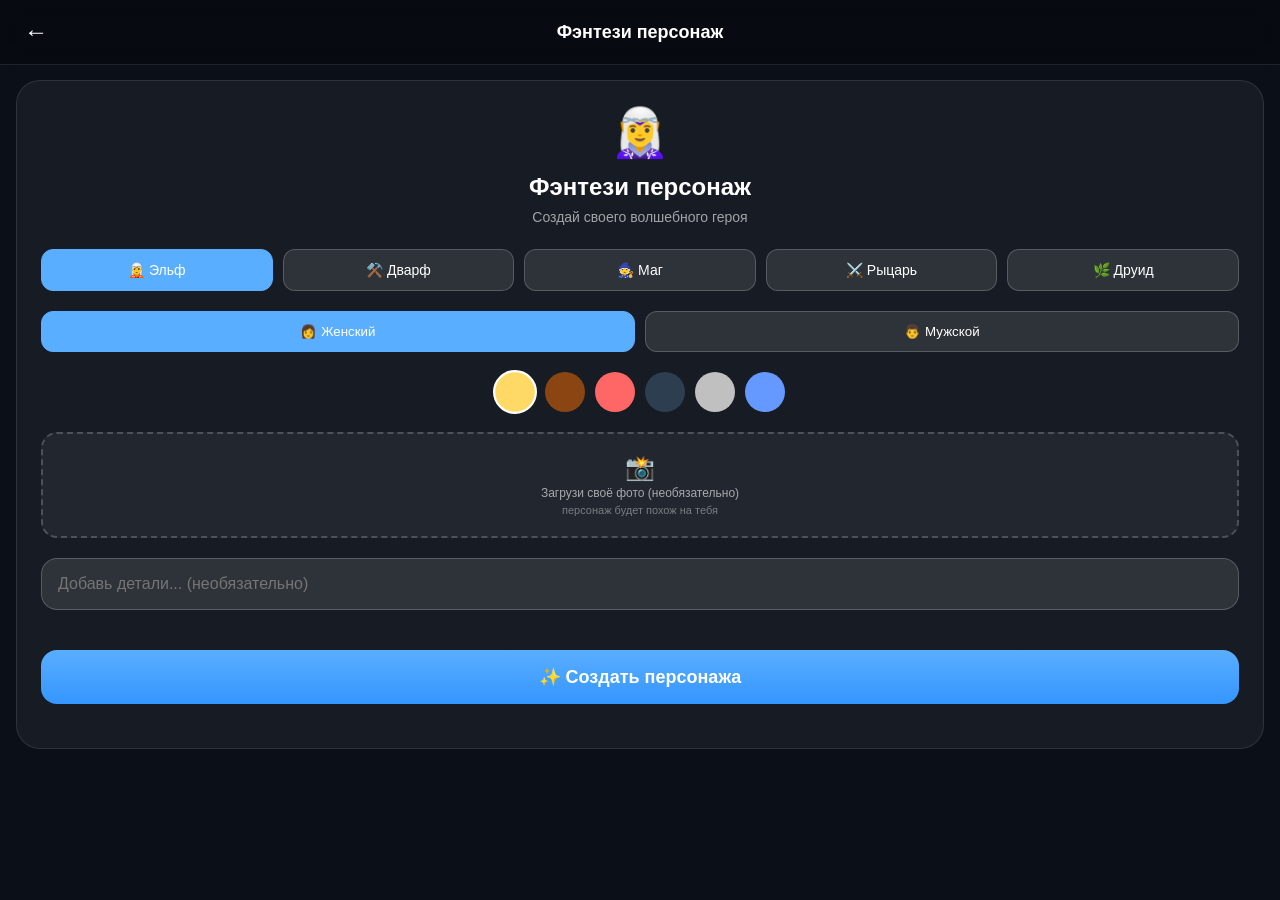
==== docs/card-fantasy.html @ 0e4d6891 "Create card-fantasy.html" ====
<!DOCTYPE html>
<html lang="ru">
<head>
  <meta charset="utf-8" />
  <meta name="viewport" content="width=device-width, initial-scale=1, maximum-scale=1, user-scalable=no, viewport-fit=cover" />
  <title>Фэнтези персонаж</title>

  <script src="https://telegram.org/js/telegram-web-app.js"></script>

  <!-- ПОЛНОЭКРАННЫЙ РЕЖИМ -->
  <script>
    (function(){
      const tg = window.Telegram?.WebApp;
      if (tg) {
        tg.ready();
        tg.expand();
        tg.disableVerticalSwipes();
      }
    })();
  </script>

  <!-- ТЕМА из URL -->
  <script>
    (function(){
      const KEY = "miniapp_theme_v1";
      function getTheme(){
        const url = new URL(window.location.href);
        const qp = url.searchParams.get("theme");
        if (qp) return qp;
        try{ return localStorage.getItem(KEY) || "blue"; }catch(e){ return "blue"; }
      }
      document.documentElement.setAttribute("data-theme", getTheme());
    })();
  </script>

  <!-- ПЛАТФОРМА из URL -->
  <script>
    (function(){
      const KEY = "miniapp_platform_v1";
      function getPlatform(){
        const url = new URL(window.location.href);
        const qp = url.searchParams.get("platform");
        if (qp) return qp;
        try{ return localStorage.getItem(KEY) || "ios"; }catch(e){ return "ios"; }
      }
      const platform = getPlatform();
      if (platform === 'android') {
        document.documentElement.classList.add('android-mode');
      }
    })();
  </script>

  <style>
    * { margin: 0; padding: 0; box-sizing: border-box; }
    
    body {
      background: #0b0f18;
      color: white;
      font-family: -apple-system, BlinkMacSystemFont, sans-serif;
      min-height: 100vh;
    }

    :root[data-theme="blue"] { --accent1: #5aaeff; --accent2: #3496ff; }
    :root[data-theme="black"] { --accent1: #8bb8ff; --accent2: #5a98ff; }
    :root[data-theme="light"] { --accent1: #3a8cff; --accent2: #1a6cff; }

    /* ШАПКА */
    .header {
      position: fixed;
      top: 0;
      left: 0;
      right: 0;
      z-index: 20;
      display: flex;
      align-items: center;
      padding: 12px 16px;
      padding-top: calc(12px + env(safe-area-inset-top));
      background: rgba(0,0,0,0.3);
      backdrop-filter: blur(10px);
      border-bottom: 1px solid rgba(255,255,255,0.1);
    }

    .back-btn {
      color: white;
      text-decoration: none;
      font-size: 24px;
      width: 40px;
      height: 40px;
      display: flex;
      align-items: center;
      justify-content: center;
    }

    .title {
      flex: 1;
      text-align: center;
      font-weight: 600;
      font-size: 18px;
    }

    .spacer { width: 40px; }

    /* КОНТЕЙНЕР */
    .container {
      padding: 80px 16px 20px;
    }

    /* КАРТОЧКА */
    .card {
      background: rgba(255,255,255,0.05);
      border: 1px solid rgba(255,255,255,0.1);
      border-radius: 24px;
      padding: 24px;
      margin-bottom: 20px;
    }

    .card-icon {
      font-size: 48px;
      text-align: center;
      margin-bottom: 12px;
    }

    .card-title {
      font-size: 24px;
      font-weight: 700;
      text-align: center;
      margin-bottom: 8px;
    }

    .card-desc {
      font-size: 14px;
      color: rgba(255,255,255,0.6);
      text-align: center;
      margin-bottom: 24px;
    }

    /* ВЫБОР РАСЫ */
    .race-selector {
      display: flex;
      gap: 10px;
      margin-bottom: 20px;
      flex-wrap: wrap;
    }

    .race-btn {
      flex: 1;
      min-width: 70px;
      padding: 12px;
      border-radius: 12px;
      border: 1px solid rgba(255,255,255,0.2);
      background: rgba(255,255,255,0.1);
      color: white;
      cursor: pointer;
      transition: all 0.2s;
      font-size: 14px;
    }

    .race-btn.active {
      background: var(--accent1);
      border-color: var(--accent1);
    }

    /* ВЫБОР ПОЛА */
    .gender-selector {
      display: flex;
      gap: 10px;
      margin-bottom: 20px;
    }

    .gender-btn {
      flex: 1;
      padding: 12px;
      border-radius: 12px;
      border: 1px solid rgba(255,255,255,0.2);
      background: rgba(255,255,255,0.1);
      color: white;
      cursor: pointer;
      transition: all 0.2s;
    }

    .gender-btn.active {
      background: var(--accent1);
      border-color: var(--accent1);
    }

    /* ВЫБОР ЦВЕТА ВОЛОС */
    .hair-color-selector {
      display: flex;
      gap: 10px;
      margin-bottom: 20px;
      justify-content: center;
    }

    .hair-btn {
      width: 40px;
      height: 40px;
      border-radius: 20px;
      border: 2px solid transparent;
      cursor: pointer;
      transition: all 0.2s;
    }

    .hair-btn.active {
      border-color: white;
      transform: scale(1.1);
    }

    .hair-btn.blonde { background: #ffd966; }
    .hair-btn.brunette { background: #8b4513; }
    .hair-btn.red { background: #ff6666; }
    .hair-btn.black { background: #2c3e50; }
    .hair-btn.silver { background: #c0c0c0; }
    .hair-btn.blue { background: #6699ff; }

    /* ОБЛАСТЬ ЗАГРУЗКИ (ОПЦИОНАЛЬНО) */
    .upload-area {
      background: rgba(255,255,255,0.05);
      border: 2px dashed rgba(255,255,255,0.2);
      border-radius: 16px;
      padding: 20px;
      text-align: center;
      cursor: pointer;
      margin-bottom: 20px;
      transition: all 0.2s;
    }

    .upload-area:hover {
      border-color: var(--accent1);
      background: rgba(255,255,255,0.08);
    }

    .upload-icon {
      font-size: 24px;
      margin-bottom: 4px;
    }

    .upload-text {
      font-size: 12px;
      color: rgba(255,255,255,0.6);
    }

    .upload-hint {
      font-size: 11px;
      color: rgba(255,255,255,0.4);
      margin-top: 4px;
    }

    /* ПРЕВЬЮ (если загрузили фото) */
    .preview-container {
      display: none;
      margin-bottom: 20px;
      position: relative;
    }

    .preview-image {
      width: 100%;
      border-radius: 16px;
    }

    .remove-btn {
      position: absolute;
      top: 10px;
      right: 10px;
      background: rgba(0,0,0,0.5);
      border: none;
      color: white;
      width: 30px;
      height: 30px;
      border-radius: 15px;
      cursor: pointer;
      font-size: 16px;
    }

    /* ДОПОЛНИТЕЛЬНОЕ ОПИСАНИЕ */
    .prompt-input {
      width: 100%;
      padding: 16px;
      border-radius: 16px;
      border: 1px solid rgba(255,255,255,0.2);
      background: rgba(255,255,255,0.1);
      color: white;
      font-size: 16px;
      margin-bottom: 20px;
    }

    .prompt-input:focus {
      outline: none;
      border-color: var(--accent1);
    }

    /* КНОПКА ГЕНЕРАЦИИ */
    .generate-btn {
      width: 100%;
      padding: 16px;
      border-radius: 16px;
      border: none;
      background: linear-gradient(180deg, var(--accent1) 0%, var(--accent2) 100%);
      color: white;
      font-size: 18px;
      font-weight: 600;
      margin: 20px 0;
      cursor: pointer;
      transition: all 0.2s;
    }

    .generate-btn:active {
      transform: scale(0.98);
    }

    /* РЕЗУЛЬТАТ */
    .result {
      display: none;
      margin-top: 20px;
    }

    .result-image {
      width: 100%;
      border-radius: 16px;
      background: repeating-conic-gradient(#808080 0% 25%, #404040 0% 50%) 50% / 20px 20px;
    }

    .action-buttons {
      display: flex;
      gap: 12px;
      margin-top: 16px;
    }

    .action-btn {
      flex: 1;
      padding: 14px;
      border-radius: 12px;
      border: 1px solid rgba(255,255,255,0.2);
      background: rgba(255,255,255,0.1);
      color: white;
      font-size: 16px;
      font-weight: 600;
      cursor: pointer;
      transition: all 0.2s;
    }

    .action-btn:hover {
      background: rgba(255,255,255,0.15);
    }

    .action-btn.primary {
      background: linear-gradient(180deg, var(--accent1) 0%, var(--accent2) 100%);
      border: none;
    }

    /* СВЕТЛАЯ ТЕМА */
    :root[data-theme="light"] {
      --text-primary: #2c3e50;
    }
    :root[data-theme="light"] body {
      color: var(--text-primary);
    }
    :root[data-theme="light"] .race-btn,
    :root[data-theme="light"] .gender-btn {
      background: rgba(255,255,255,0.8);
      color: var(--text-primary);
      border: 1px solid rgba(0,0,0,0.15);
    }
    :root[data-theme="light"] .upload-area {
      background: rgba(255,255,255,0.8);
      border: 2px dashed rgba(0,0,0,0.2);
    }
    :root[data-theme="light"] .upload-text,
    :root[data-theme="light"] .upload-hint {
      color: #4a5a6a;
    }
    :root[data-theme="light"] .prompt-input {
      background: rgba(255,255,255,0.8);
      color: var(--text-primary);
      border: 1px solid rgba(0,0,0,0.15);
    }
    :root[data-theme="light"] .action-btn {
      background: rgba(255,255,255,0.8);
      color: var(--text-primary);
      border: 1px solid rgba(0,0,0,0.15);
    }

    /* ANDROID */
    html.android-mode .card,
    html.android-mode .race-btn,
    html.android-mode .gender-btn,
    html.android-mode .upload-area,
    html.android-mode .prompt-input {
      backdrop-filter: none !important;
      background: rgba(255,255,255,0.08) !important;
    }
  </style>
</head>
<body>

  <div class="header">
    <a href="./image.html" class="back-btn">←</a>
    <div class="title" id="title">Фэнтези персонаж</div>
    <div class="spacer"></div>
  </div>

  <div class="container">
    <div class="card">
      <div class="card-icon">🧝‍♀️</div>
      <div class="card-title" id="cardTitle">Фэнтези персонаж</div>
      <div class="card-desc" id="cardDesc">Создай своего волшебного героя</div>

      <!-- Выбор расы -->
      <div class="race-selector">
        <button class="race-btn active" data-race="elf" id="raceElf">🧝 Эльф</button>
        <button class="race-btn" data-race="dwarf" id="raceDwarf">⚒️ Дварф</button>
        <button class="race-btn" data-race="wizard" id="raceWizard">🧙 Маг</button>
        <button class="race-btn" data-race="knight" id="raceKnight">⚔️ Рыцарь</button>
        <button class="race-btn" data-race="druid" id="raceDruid">🌿 Друид</button>
      </div>

      <!-- Выбор пола -->
      <div class="gender-selector">
        <button class="gender-btn active" data-gender="female" id="genderFemale">👩 Женский</button>
        <button class="gender-btn" data-gender="male" id="genderMale">👨 Мужской</button>
      </div>

      <!-- Выбор цвета волос -->
      <div class="hair-color-selector">
        <button class="hair-btn blonde active" data-hair="blonde" title="Блондин"></button>
        <button class="hair-btn brunette" data-hair="brunette" title="Шатен"></button>
        <button class="hair-btn red" data-hair="red" title="Рыжий"></button>
        <button class="hair-btn black" data-hair="black" title="Черный"></button>
        <button class="hair-btn silver" data-hair="silver" title="Серебро"></button>
        <button class="hair-btn blue" data-hair="blue" title="Синий"></button>
      </div>

      <!-- Загрузка фото (опционально) -->
      <div class="upload-area" id="uploadArea">
        <div class="upload-icon">📸</div>
        <div class="upload-text" id="uploadText">Загрузи своё фото (необязательно)</div>
        <div class="upload-hint" id="uploadHint">персонаж будет похож на тебя</div>
        <input type="file" id="fileInput" accept="image/*" hidden>
      </div>

      <!-- Превью фото (если загрузили) -->
      <div class="preview-container" id="previewContainer">
        <button class="remove-btn" id="removeBtn">✕</button>
        <img class="preview-image" id="previewImg" src="">
      </div>

      <!-- Дополнительное описание -->
      <input type="text" class="prompt-input" id="promptInput" placeholder="Добавь детали... (необязательно)">

      <!-- Кнопка генерации -->
      <button class="generate-btn" id="generateBtn">✨ Создать персонажа</button>

      <!-- Результат -->
      <div class="result" id="result">
        <img class="result-image" id="resultImg" src="">
        <div class="action-buttons">
          <button class="action-btn" id="saveBtn">💾 Сохранить</button>
          <button class="action-btn primary" id="newBtn">🔄 Новое</button>
        </div>
      </div>
    </div>
  </div>

  <script type="module" src="./js/image-card.js"></script>

  <script>
    // ===== ПЕРЕВОДЫ =====
    const I18N = {
      ru: {
        title: "Фэнтези персонаж",
        cardTitle: "Фэнтези персонаж",
        cardDesc: "Создай своего волшебного героя",
        generate: "✨ Создать персонажа",
        save: "💾 Сохранить",
        new: "🔄 Новое",
        loading: "Создаем персонажа...",
        promptPlaceholder: "Добавь детали... (необязательно)",
        uploadText: "Загрузи своё фото (необязательно)",
        uploadHint: "персонаж будет похож на тебя",
        raceElf: "🧝 Эльф",
        raceDwarf: "⚒️ Дварф",
        raceWizard: "🧙 Маг",
        raceKnight: "⚔️ Рыцарь",
        raceDruid: "🌿 Друид",
        genderFemale: "👩 Женский",
        genderMale: "👨 Мужской"
      },
      en: {
        title: "Fantasy character",
        cardTitle: "Fantasy character",
        cardDesc: "Create your magical hero",
        generate: "✨ Create character",
        save: "💾 Save",
        new: "🔄 New",
        loading: "Creating character...",
        promptPlaceholder: "Add details... (optional)",
        uploadText: "Upload your photo (optional)",
        uploadHint: "character will look like you",
        raceElf: "🧝 Elf",
        raceDwarf: "⚒️ Dwarf",
        raceWizard: "🧙 Wizard",
        raceKnight: "⚔️ Knight",
        raceDruid: "🌿 Druid",
        genderFemale: "👩 Female",
        genderMale: "👨 Male"
      },
      kk: {
        title: "Фэнтези кейіпкер",
        cardTitle: "Фэнтези кейіпкер",
        cardDesc: "Өзіңнің сиқырлы кейіпкеріңді жаса",
        generate: "✨ Кейіпкер жаса",
        save: "💾 Сақтау",
        new: "🔄 Жаңа",
        loading: "Кейіпкер жасалуда...",
        promptPlaceholder: "Детальдар қос... (міндетті емес)",
        uploadText: "Фотоңды жүкте (міндетті емес)",
        uploadHint: "кейіпкер саған ұқсайды",
        raceElf: "🧝 Эльф",
        raceDwarf: "⚒️ Дварф",
        raceWizard: "🧙 Сиқыршы",
        raceKnight: "⚔️ Сарбаз",
        raceDruid: "🌿 Друид",
        genderFemale: "👩 Әйел",
        genderMale: "👨 Ер"
      }
    };

    function getLang() {
      const url = new URL(window.location.href);
      const qp = url.searchParams.get("lang");
      if (qp) return qp;
      try { return localStorage.getItem("miniapp_lang_v1") || "ru"; } 
      catch(e) { return "ru"; }
    }

    const lang = getLang();
    const t = I18N[lang] || I18N.ru;

    // Применяем переводы
    document.getElementById('title').textContent = t.title;
    document.getElementById('cardTitle').textContent = t.cardTitle;
    document.getElementById('cardDesc').textContent = t.cardDesc;
    document.getElementById('generateBtn').textContent = t.generate;
    document.getElementById('saveBtn').textContent = t.save;
    document.getElementById('newBtn').textContent = t.new;
    document.getElementById('promptInput').placeholder = t.promptPlaceholder;
    document.getElementById('uploadText').textContent = t.uploadText;
    document.getElementById('uploadHint').textContent = t.uploadHint;
    document.getElementById('raceElf').textContent = t.raceElf;
    document.getElementById('raceDwarf').textContent = t.raceDwarf;
    document.getElementById('raceWizard').textContent = t.raceWizard;
    document.getElementById('raceKnight').textContent = t.raceKnight;
    document.getElementById('raceDruid').textContent = t.raceDruid;
    document.getElementById('genderFemale').textContent = t.genderFemale;
    document.getElementById('genderMale').textContent = t.genderMale;

    // ===== ЛОГИКА =====
    const uploadArea = document.getElementById('uploadArea');
    const fileInput = document.getElementById('fileInput');
    const previewContainer = document.getElementById('previewContainer');
    const previewImg = document.getElementById('previewImg');
    const removeBtn = document.getElementById('removeBtn');
    const generateBtn = document.getElementById('generateBtn');
    const result = document.getElementById('result');
    const resultImg = document.getElementById('resultImg');
    const saveBtn = document.getElementById('saveBtn');
    const newBtn = document.getElementById('newBtn');
    const promptInput = document.getElementById('promptInput');

    let currentFile = null;
    let currentImageBase64 = null;
    let currentRace = 'elf';
    let currentGender = 'female';
    let currentHair = 'blonde';

    // Выбор расы
    document.querySelectorAll('.race-btn').forEach(btn => {
      btn.addEventListener('click', () => {
        document.querySelectorAll('.race-btn').forEach(b => b.classList.remove('active'));
        btn.classList.add('active');
        currentRace = btn.dataset.race;
      });
    });

    // Выбор пола
    document.querySelectorAll('.gender-btn').forEach(btn => {
      btn.addEventListener('click', () => {
        document.querySelectorAll('.gender-btn').forEach(b => b.classList.remove('active'));
        btn.classList.add('active');
        currentGender = btn.dataset.gender;
      });
    });

    // Выбор цвета волос
    document.querySelectorAll('.hair-btn').forEach(btn => {
      btn.addEventListener('click', () => {
        document.querySelectorAll('.hair-btn').forEach(b => b.classList.remove('active'));
        btn.classList.add('active');
        currentHair = btn.dataset.hair;
      });
    });

    // Цвета волос на английском
    const hairColors = {
      blonde: 'blonde',
      brunette: 'brown',
      red: 'red',
      black: 'black',
      silver: 'silver',
      blue: 'blue'
    };

    // Промпты для разных рас
    const racePrompts = {
      elf: "fantasy elf character, {gender}, {hair} hair, pointy ears, magical, ethereal, beautiful, detailed",
      dwarf: "fantasy dwarf character, {gender}, {hair} hair, bearded if male, strong, warrior, detailed",
      wizard: "fantasy wizard character, {gender}, {hair} hair, magical robes, staff, intelligent, detailed",
      knight: "fantasy knight character, {gender}, {hair} hair, shining armor, sword, heroic, detailed",
      druid: "fantasy druid character, {gender}, {hair} hair, nature magic, forest clothes, animals, detailed"
    };

    // Загрузка фото
    uploadArea.addEventListener('click', () => fileInput.click());

    fileInput.addEventListener('change', (e) => {
      if (e.target.files[0]) {
        const file = e.target.files[0];
        
        if (file.size > 5 * 1024 * 1024) {
          alert('Файл слишком большой. Максимум 5MB');
          return;
        }
        
        currentFile = file;
        
        const reader = new FileReader();
        reader.onload = (e) => {
          previewImg.src = e.target.result;
          uploadArea.style.display = 'none';
          previewContainer.style.display = 'block';
        };
        reader.readAsDataURL(file);
      }
    });

    // Удалить фото
    removeBtn.addEventListener('click', () => {
      currentFile = null;
      previewContainer.style.display = 'none';
      uploadArea.style.display = 'block';
      fileInput.value = '';
    });

    // Генерация
    generateBtn.addEventListener('click', async () => {
      let basePrompt = racePrompts[currentRace] || racePrompts.elf;
      
      const genderText = currentGender === 'female' ? 'female' : 'male';
      basePrompt = basePrompt
        .replace('{gender}', genderText)
        .replace('{hair}', hairColors[currentHair] || 'blonde');
      
      const additionalPrompt = promptInput.value.trim();
      const fullPrompt = additionalPrompt 
        ? `${basePrompt}, ${additionalPrompt}, fantasy art, highly detailed, 8k, masterpiece`
        : `${basePrompt}, fantasy art, highly detailed, 8k, masterpiece`;

      let imageBase64;
      
      if (currentFile) {
        // Если есть фото - делаем img2img с лицом
        imageBase64 = await generateImage(fullPrompt, "img2img", currentFile);
      } else {
        // Если нет фото - просто txt2img
        imageBase64 = await generateImage(fullPrompt, "txt2img");
      }
      
      if (imageBase64) {
        currentImageBase64 = imageBase64;
        resultImg.src = imageBase64;
        result.style.display = 'block';
        generateBtn.style.display = 'none';
      }
    });

    // Сохранение
    saveBtn.addEventListener('click', () => {
      if (currentImageBase64) {
        saveImage(currentImageBase64, 'fantasy-character.png');
      }
    });

    // Новое изображение
    newBtn.addEventListener('click', () => {
      result.style.display = 'none';
      generateBtn.style.display = 'block';
      previewContainer.style.display = 'none';
      uploadArea.style.display = 'block';
      fileInput.value = '';
      promptInput.value = '';
      currentFile = null;
      currentImageBase64 = null;
    });
  </script>
</body>
</html>
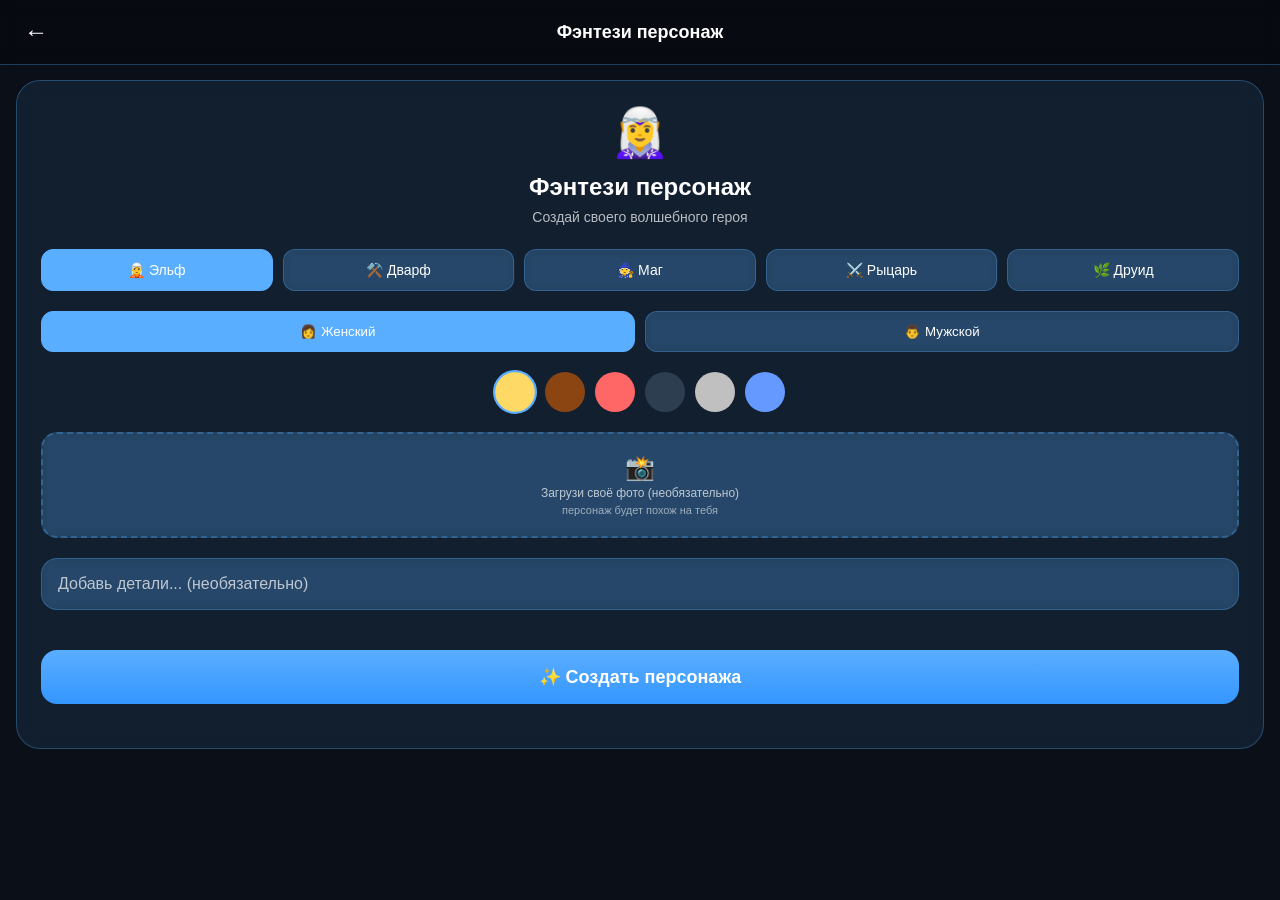
==== commit 1931c3e8: "Update card-fantasy.html" ====
--- a/docs/card-fantasy.html
+++ b/docs/card-fantasy.html
@@ -60,9 +60,36 @@
       min-height: 100vh;
     }
 
-    :root[data-theme="blue"] { --accent1: #5aaeff; --accent2: #3496ff; }
-    :root[data-theme="black"] { --accent1: #8bb8ff; --accent2: #5a98ff; }
-    :root[data-theme="light"] { --accent1: #3a8cff; --accent2: #1a6cff; }
+    /* ===== ТЕМЫ ===== */
+    :root[data-theme="blue"] { 
+      --accent1: #5aaeff; 
+      --accent2: #3496ff;
+      --bg-card: rgba(90, 174, 255, 0.1);
+      --border-color: rgba(90, 174, 255, 0.3);
+      --text-primary: #ffffff;
+      --text-secondary: rgba(255,255,255,0.7);
+      --btn-bg: rgba(90, 174, 255, 0.2);
+    }
+    
+    :root[data-theme="black"] { 
+      --accent1: #8bb8ff; 
+      --accent2: #5a98ff;
+      --bg-card: rgba(139, 184, 255, 0.1);
+      --border-color: rgba(139, 184, 255, 0.3);
+      --text-primary: #ffffff;
+      --text-secondary: rgba(255,255,255,0.7);
+      --btn-bg: rgba(139, 184, 255, 0.2);
+    }
+    
+    :root[data-theme="light"] { 
+      --accent1: #3a8cff; 
+      --accent2: #1a6cff;
+      --bg-card: rgba(255,255,255,0.8);
+      --border-color: rgba(0,0,0,0.1);
+      --text-primary: #2c3e50;
+      --text-secondary: #4a5a6a;
+      --btn-bg: rgba(58, 140, 255, 0.1);
+    }
 
     /* ШАПКА */
     .header {
@@ -77,11 +104,11 @@
       padding-top: calc(12px + env(safe-area-inset-top));
       background: rgba(0,0,0,0.3);
       backdrop-filter: blur(10px);
-      border-bottom: 1px solid rgba(255,255,255,0.1);
+      border-bottom: 1px solid var(--border-color);
     }
 
     .back-btn {
-      color: white;
+      color: var(--text-primary);
       text-decoration: none;
       font-size: 24px;
       width: 40px;
@@ -96,6 +123,7 @@
       text-align: center;
       font-weight: 600;
       font-size: 18px;
+      color: var(--text-primary);
     }
 
     .spacer { width: 40px; }
@@ -107,11 +135,13 @@
 
     /* КАРТОЧКА */
     .card {
-      background: rgba(255,255,255,0.05);
-      border: 1px solid rgba(255,255,255,0.1);
+      background: var(--bg-card);
+      border: 1px solid var(--border-color);
       border-radius: 24px;
       padding: 24px;
       margin-bottom: 20px;
+      backdrop-filter: blur(10px);
+      -webkit-backdrop-filter: blur(10px);
     }
 
     .card-icon {
@@ -125,11 +155,12 @@
       font-weight: 700;
       text-align: center;
       margin-bottom: 8px;
+      color: var(--text-primary);
     }
 
     .card-desc {
       font-size: 14px;
-      color: rgba(255,255,255,0.6);
+      color: var(--text-secondary);
       text-align: center;
       margin-bottom: 24px;
     }
@@ -147,17 +178,19 @@
       min-width: 70px;
       padding: 12px;
       border-radius: 12px;
-      border: 1px solid rgba(255,255,255,0.2);
-      background: rgba(255,255,255,0.1);
-      color: white;
+      border: 1px solid var(--border-color);
+      background: var(--btn-bg);
+      color: var(--text-primary);
       cursor: pointer;
       transition: all 0.2s;
       font-size: 14px;
+      backdrop-filter: blur(5px);
     }
 
     .race-btn.active {
       background: var(--accent1);
       border-color: var(--accent1);
+      color: white;
     }
 
     /* ВЫБОР ПОЛА */
@@ -171,16 +204,18 @@
       flex: 1;
       padding: 12px;
       border-radius: 12px;
-      border: 1px solid rgba(255,255,255,0.2);
-      background: rgba(255,255,255,0.1);
-      color: white;
+      border: 1px solid var(--border-color);
+      background: var(--btn-bg);
+      color: var(--text-primary);
       cursor: pointer;
       transition: all 0.2s;
+      backdrop-filter: blur(5px);
     }
 
     .gender-btn.active {
       background: var(--accent1);
       border-color: var(--accent1);
+      color: white;
     }
 
     /* ВЫБОР ЦВЕТА ВОЛОС */
@@ -201,7 +236,7 @@
     }
 
     .hair-btn.active {
-      border-color: white;
+      border-color: var(--accent1);
       transform: scale(1.1);
     }
 
@@ -212,21 +247,22 @@
     .hair-btn.silver { background: #c0c0c0; }
     .hair-btn.blue { background: #6699ff; }
 
-    /* ОБЛАСТЬ ЗАГРУЗКИ (ОПЦИОНАЛЬНО) */
+    /* ОБЛАСТЬ ЗАГРУЗКИ */
     .upload-area {
-      background: rgba(255,255,255,0.05);
-      border: 2px dashed rgba(255,255,255,0.2);
+      background: var(--btn-bg);
+      border: 2px dashed var(--border-color);
       border-radius: 16px;
       padding: 20px;
       text-align: center;
       cursor: pointer;
       margin-bottom: 20px;
       transition: all 0.2s;
+      backdrop-filter: blur(5px);
     }
 
     .upload-area:hover {
       border-color: var(--accent1);
-      background: rgba(255,255,255,0.08);
+      background: rgba(255,255,255,0.15);
     }
 
     .upload-icon {
@@ -236,16 +272,17 @@
 
     .upload-text {
       font-size: 12px;
-      color: rgba(255,255,255,0.6);
+      color: var(--text-secondary);
     }
 
     .upload-hint {
       font-size: 11px;
-      color: rgba(255,255,255,0.4);
+      color: var(--text-secondary);
+      opacity: 0.8;
       margin-top: 4px;
     }
 
-    /* ПРЕВЬЮ (если загрузили фото) */
+    /* ПРЕВЬЮ */
     .preview-container {
       display: none;
       margin-bottom: 20px;
@@ -276,16 +313,21 @@
       width: 100%;
       padding: 16px;
       border-radius: 16px;
-      border: 1px solid rgba(255,255,255,0.2);
-      background: rgba(255,255,255,0.1);
-      color: white;
+      border: 1px solid var(--border-color);
+      background: var(--btn-bg);
+      color: var(--text-primary);
       font-size: 16px;
       margin-bottom: 20px;
+      backdrop-filter: blur(5px);
     }
 
     .prompt-input:focus {
       outline: none;
       border-color: var(--accent1);
+    }
+
+    .prompt-input::placeholder {
+      color: var(--text-secondary);
     }
 
     /* КНОПКА ГЕНЕРАЦИИ */
@@ -307,6 +349,11 @@
       transform: scale(0.98);
     }
 
+    .generate-btn:disabled {
+      opacity: 0.5;
+      cursor: not-allowed;
+    }
+
     /* РЕЗУЛЬТАТ */
     .result {
       display: none;
@@ -329,13 +376,14 @@
       flex: 1;
       padding: 14px;
       border-radius: 12px;
-      border: 1px solid rgba(255,255,255,0.2);
-      background: rgba(255,255,255,0.1);
-      color: white;
+      border: 1px solid var(--border-color);
+      background: var(--btn-bg);
+      color: var(--text-primary);
       font-size: 16px;
       font-weight: 600;
       cursor: pointer;
       transition: all 0.2s;
+      backdrop-filter: blur(5px);
     }
 
     .action-btn:hover {
@@ -345,38 +393,7 @@
     .action-btn.primary {
       background: linear-gradient(180deg, var(--accent1) 0%, var(--accent2) 100%);
       border: none;
-    }
-
-    /* СВЕТЛАЯ ТЕМА */
-    :root[data-theme="light"] {
-      --text-primary: #2c3e50;
-    }
-    :root[data-theme="light"] body {
-      color: var(--text-primary);
-    }
-    :root[data-theme="light"] .race-btn,
-    :root[data-theme="light"] .gender-btn {
-      background: rgba(255,255,255,0.8);
-      color: var(--text-primary);
-      border: 1px solid rgba(0,0,0,0.15);
-    }
-    :root[data-theme="light"] .upload-area {
-      background: rgba(255,255,255,0.8);
-      border: 2px dashed rgba(0,0,0,0.2);
-    }
-    :root[data-theme="light"] .upload-text,
-    :root[data-theme="light"] .upload-hint {
-      color: #4a5a6a;
-    }
-    :root[data-theme="light"] .prompt-input {
-      background: rgba(255,255,255,0.8);
-      color: var(--text-primary);
-      border: 1px solid rgba(0,0,0,0.15);
-    }
-    :root[data-theme="light"] .action-btn {
-      background: rgba(255,255,255,0.8);
-      color: var(--text-primary);
-      border: 1px solid rgba(0,0,0,0.15);
+      color: white;
     }
 
     /* ANDROID */
@@ -384,9 +401,9 @@
     html.android-mode .race-btn,
     html.android-mode .gender-btn,
     html.android-mode .upload-area,
-    html.android-mode .prompt-input {
+    html.android-mode .prompt-input,
+    html.android-mode .action-btn {
       backdrop-filter: none !important;
-      background: rgba(255,255,255,0.08) !important;
     }
   </style>
 </head>
@@ -460,9 +477,77 @@
     </div>
   </div>
 
-  <script type="module" src="./js/image-card.js"></script>
-
   <script>
+    // ===== ФУНКЦИИ ДЛЯ РАБОТЫ С API =====
+    const API_BASE = "https://fayrat-production.up.railway.app";
+
+    function getTelegramUser() {
+      const tg = window.Telegram?.WebApp;
+      if (!tg || !tg.initDataUnsafe?.user) return null;
+      return tg.initDataUnsafe.user;
+    }
+
+    async function generateImage(prompt, mode = "txt2img", imageFile = null) {
+      const user = getTelegramUser();
+      if (!user) {
+        alert("Ошибка: не удалось получить данные пользователя");
+        return null;
+      }
+
+      // Показываем загрузку
+      const generateBtn = document.getElementById('generateBtn');
+      const originalText = generateBtn.textContent;
+      generateBtn.textContent = '⏳ Генерация...';
+      generateBtn.disabled = true;
+
+      try {
+        const formData = new FormData();
+        formData.append('tg_user_id', user.id);
+        formData.append('tg_username', user.username || '');
+        formData.append('tg_first_name', user.first_name || '');
+        formData.append('prompt', prompt);
+        formData.append('mode', mode);
+
+        if (imageFile) {
+          formData.append('image', imageFile);
+        }
+
+        const response = await fetch(`${API_BASE}/api/image`, {
+          method: 'POST',
+          body: formData
+        });
+
+        const data = await response.json();
+
+        if (!response.ok) {
+          if (data.error === 'insufficient_stars') {
+            throw new Error('Недостаточно звезд');
+          } else {
+            throw new Error(data.message || 'Ошибка генерации');
+          }
+        }
+
+        return data.image_base64;
+
+      } catch (error) {
+        alert('Ошибка: ' + error.message);
+        return null;
+      } finally {
+        generateBtn.textContent = originalText;
+        generateBtn.disabled = false;
+      }
+    }
+
+    async function saveImage(base64Data, filename = 'image.png') {
+      const blob = await fetch(base64Data).then(res => res.blob());
+      const url = URL.createObjectURL(blob);
+      const link = document.createElement('a');
+      link.href = url;
+      link.download = filename;
+      link.click();
+      URL.revokeObjectURL(url);
+    }
+
     // ===== ПЕРЕВОДЫ =====
     const I18N = {
       ru: {
@@ -502,25 +587,6 @@
         raceDruid: "🌿 Druid",
         genderFemale: "👩 Female",
         genderMale: "👨 Male"
-      },
-      kk: {
-        title: "Фэнтези кейіпкер",
-        cardTitle: "Фэнтези кейіпкер",
-        cardDesc: "Өзіңнің сиқырлы кейіпкеріңді жаса",
-        generate: "✨ Кейіпкер жаса",
-        save: "💾 Сақтау",
-        new: "🔄 Жаңа",
-        loading: "Кейіпкер жасалуда...",
-        promptPlaceholder: "Детальдар қос... (міндетті емес)",
-        uploadText: "Фотоңды жүкте (міндетті емес)",
-        uploadHint: "кейіпкер саған ұқсайды",
-        raceElf: "🧝 Эльф",
-        raceDwarf: "⚒️ Дварф",
-        raceWizard: "🧙 Сиқыршы",
-        raceKnight: "⚔️ Сарбаз",
-        raceDruid: "🌿 Друид",
-        genderFemale: "👩 Әйел",
-        genderMale: "👨 Ер"
       }
     };
 
@@ -532,26 +598,27 @@
       catch(e) { return "ru"; }
     }
 
-    const lang = getLang();
-    const t = I18N[lang] || I18N.ru;
-
-    // Применяем переводы
-    document.getElementById('title').textContent = t.title;
-    document.getElementById('cardTitle').textContent = t.cardTitle;
-    document.getElementById('cardDesc').textContent = t.cardDesc;
-    document.getElementById('generateBtn').textContent = t.generate;
-    document.getElementById('saveBtn').textContent = t.save;
-    document.getElementById('newBtn').textContent = t.new;
-    document.getElementById('promptInput').placeholder = t.promptPlaceholder;
-    document.getElementById('uploadText').textContent = t.uploadText;
-    document.getElementById('uploadHint').textContent = t.uploadHint;
-    document.getElementById('raceElf').textContent = t.raceElf;
-    document.getElementById('raceDwarf').textContent = t.raceDwarf;
-    document.getElementById('raceWizard').textContent = t.raceWizard;
-    document.getElementById('raceKnight').textContent = t.raceKnight;
-    document.getElementById('raceDruid').textContent = t.raceDruid;
-    document.getElementById('genderFemale').textContent = t.genderFemale;
-    document.getElementById('genderMale').textContent = t.genderMale;
+    function updateLanguage() {
+      const lang = getLang();
+      const t = I18N[lang] || I18N.ru;
+
+      document.getElementById('title').textContent = t.title;
+      document.getElementById('cardTitle').textContent = t.cardTitle;
+      document.getElementById('cardDesc').textContent = t.cardDesc;
+      document.getElementById('generateBtn').textContent = t.generate;
+      document.getElementById('saveBtn').textContent = t.save;
+      document.getElementById('newBtn').textContent = t.new;
+      document.getElementById('promptInput').placeholder = t.promptPlaceholder;
+      document.getElementById('uploadText').textContent = t.uploadText;
+      document.getElementById('uploadHint').textContent = t.uploadHint;
+      document.getElementById('raceElf').textContent = t.raceElf;
+      document.getElementById('raceDwarf').textContent = t.raceDwarf;
+      document.getElementById('raceWizard').textContent = t.raceWizard;
+      document.getElementById('raceKnight').textContent = t.raceKnight;
+      document.getElementById('raceDruid').textContent = t.raceDruid;
+      document.getElementById('genderFemale').textContent = t.genderFemale;
+      document.getElementById('genderMale').textContent = t.genderMale;
+    }
 
     // ===== ЛОГИКА =====
     const uploadArea = document.getElementById('uploadArea');
@@ -611,11 +678,11 @@
 
     // Промпты для разных рас
     const racePrompts = {
-      elf: "fantasy elf character, {gender}, {hair} hair, pointy ears, magical, ethereal, beautiful, detailed",
-      dwarf: "fantasy dwarf character, {gender}, {hair} hair, bearded if male, strong, warrior, detailed",
-      wizard: "fantasy wizard character, {gender}, {hair} hair, magical robes, staff, intelligent, detailed",
-      knight: "fantasy knight character, {gender}, {hair} hair, shining armor, sword, heroic, detailed",
-      druid: "fantasy druid character, {gender}, {hair} hair, nature magic, forest clothes, animals, detailed"
+      elf: "fantasy elf character, {gender}, {hair} hair, pointy ears, magical, ethereal, beautiful, detailed, 8k",
+      dwarf: "fantasy dwarf character, {gender}, {hair} hair, bearded if male, strong, warrior, detailed, 8k",
+      wizard: "fantasy wizard character, {gender}, {hair} hair, magical robes, staff, intelligent, detailed, 8k",
+      knight: "fantasy knight character, {gender}, {hair} hair, shining armor, sword, heroic, detailed, 8k",
+      druid: "fantasy druid character, {gender}, {hair} hair, nature magic, forest clothes, animals, detailed, 8k"
     };
 
     // Загрузка фото
@@ -661,16 +728,16 @@
       
       const additionalPrompt = promptInput.value.trim();
       const fullPrompt = additionalPrompt 
-        ? `${basePrompt}, ${additionalPrompt}, fantasy art, highly detailed, 8k, masterpiece`
-        : `${basePrompt}, fantasy art, highly detailed, 8k, masterpiece`;
+        ? `${basePrompt}, ${additionalPrompt}`
+        : basePrompt;
 
       let imageBase64;
       
       if (currentFile) {
-        // Если есть фото - делаем img2img с лицом
+        // Если есть фото - делаем img2img
         imageBase64 = await generateImage(fullPrompt, "img2img", currentFile);
       } else {
-        // Если нет фото - просто txt2img
+        // Если нет фото - txt2img
         imageBase64 = await generateImage(fullPrompt, "txt2img");
       }
       
@@ -700,6 +767,12 @@
       currentFile = null;
       currentImageBase64 = null;
     });
+
+    // Обновляем язык при загрузке
+    updateLanguage();
+
+    // Слушаем изменение языка (если нужно)
+    window.addEventListener('languageChanged', updateLanguage);
   </script>
 </body>
 </html>
